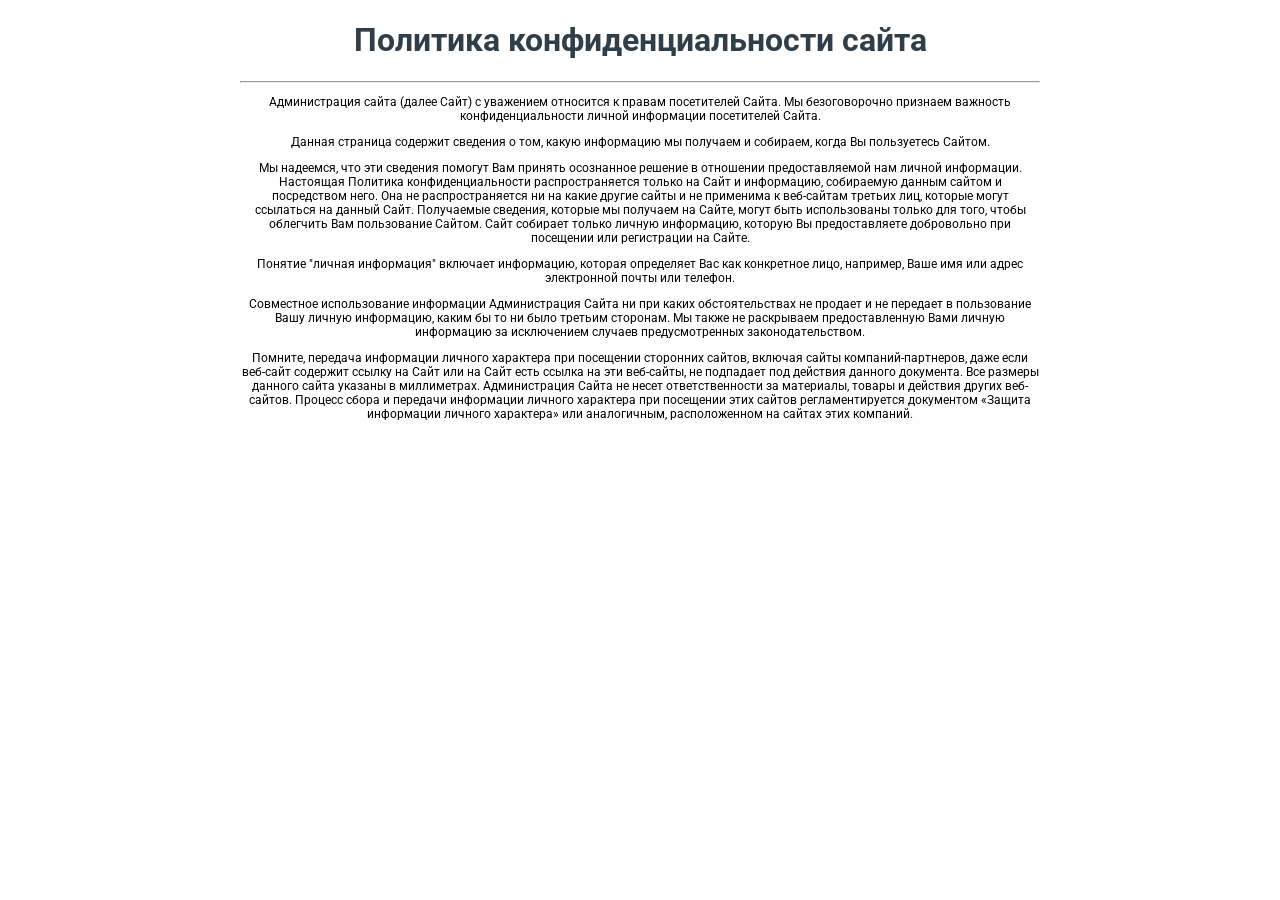
==== polit.html @ bb8fc800 "Add files via upload" ====
<!DOCTYPE html>
<html><head>
    <meta charset="utf-8">
    <meta http-equiv="X-UA-Compatible" content="IE=edge">
    <meta name="viewport" content="width=device-width, initial-scale=1">
    <link rel="preconnect" href="https://fonts.googleapis.com">
<link rel="preconnect" href="https://fonts.gstatic.com" crossorigin>
<link href="https://fonts.googleapis.com/css2?family=Roboto:ital,wght@0,100;0,300;0,400;0,500;0,700;0,900;1,100;1,300;1,400;1,500;1,700;1,900&display=swap" rel="stylesheet">
    <title>Политика конфиденциальности</title>
    <style>
        h1 {
            color: #313E47;
        }
    </style>
</head>
<body>
    <div class="container" style="font-family: Roboto; margin: 0 auto; text-align: center; width: 800px; font-size: 16px;">

        <div class="page-header">
            <h1 class="text-center" style="text-align: center;">Политика конфиденциальности сайта</h1>
        </div>
        <hr>
        <div class="row">
            <div class="col-xs-12 text-center" style="font-size: 12px; text-align: center; ">
                <p>Администрация сайта (далее Сайт) с уважением относится к правам посетителей Сайта. Мы безоговорочно признаем важность конфиденциальности личной информации посетителей Сайта.</p>
				<p>Данная страница содержит сведения о том, какую информацию мы получаем и собираем, когда Вы пользуетесь Сайтом.</p>
				<p>Мы надеемся, что эти сведения помогут Вам принять осознанное решение в отношении предоставляемой нам личной информации. Настоящая Политика конфиденциальности распространяется только на Сайт и информацию, собираемую данным сайтом и посредством него. Она не распространяется ни на какие другие сайты и не применима к веб-сайтам третьих лиц, которые могут ссылаться на данный Сайт. Получаемые сведения, которые мы получаем на Сайте, могут быть использованы только для того, чтобы облегчить Вам пользование Сайтом. Сайт собирает только личную информацию, которую Вы предоставляете добровольно при посещении или регистрации на Сайте.</p>
				<p>Понятие "личная информация" включает информацию, которая определяет Вас как конкретное лицо, например, Ваше имя или адрес электронной почты или телефон.</p>
				<p>Совместное использование информации Администрация Сайта ни при каких обстоятельствах не продает и не передает в пользование Вашу личную информацию, каким бы то ни было третьим сторонам. Мы также не раскрываем предоставленную Вами личную информацию за исключением случаев предусмотренных законодательством.</p>
				<p>Помните, передача информации личного характера при посещении сторонних сайтов, включая сайты компаний-партнеров, даже если веб-сайт содержит ссылку на Сайт или на Сайт есть ссылка на эти веб-сайты, не подпадает под действия данного документа. Все размеры данного сайта указаны в миллиметрах. Администрация Сайта не несет ответственности за материалы, товары и действия других веб-сайтов. Процесс сбора и передачи информации личного характера при посещении этих сайтов регламентируется документом «Защита информации личного характера» или аналогичным, расположенном на сайтах этих компаний.</p>
            </div>
        </div>
    </div>
 

</body></html>
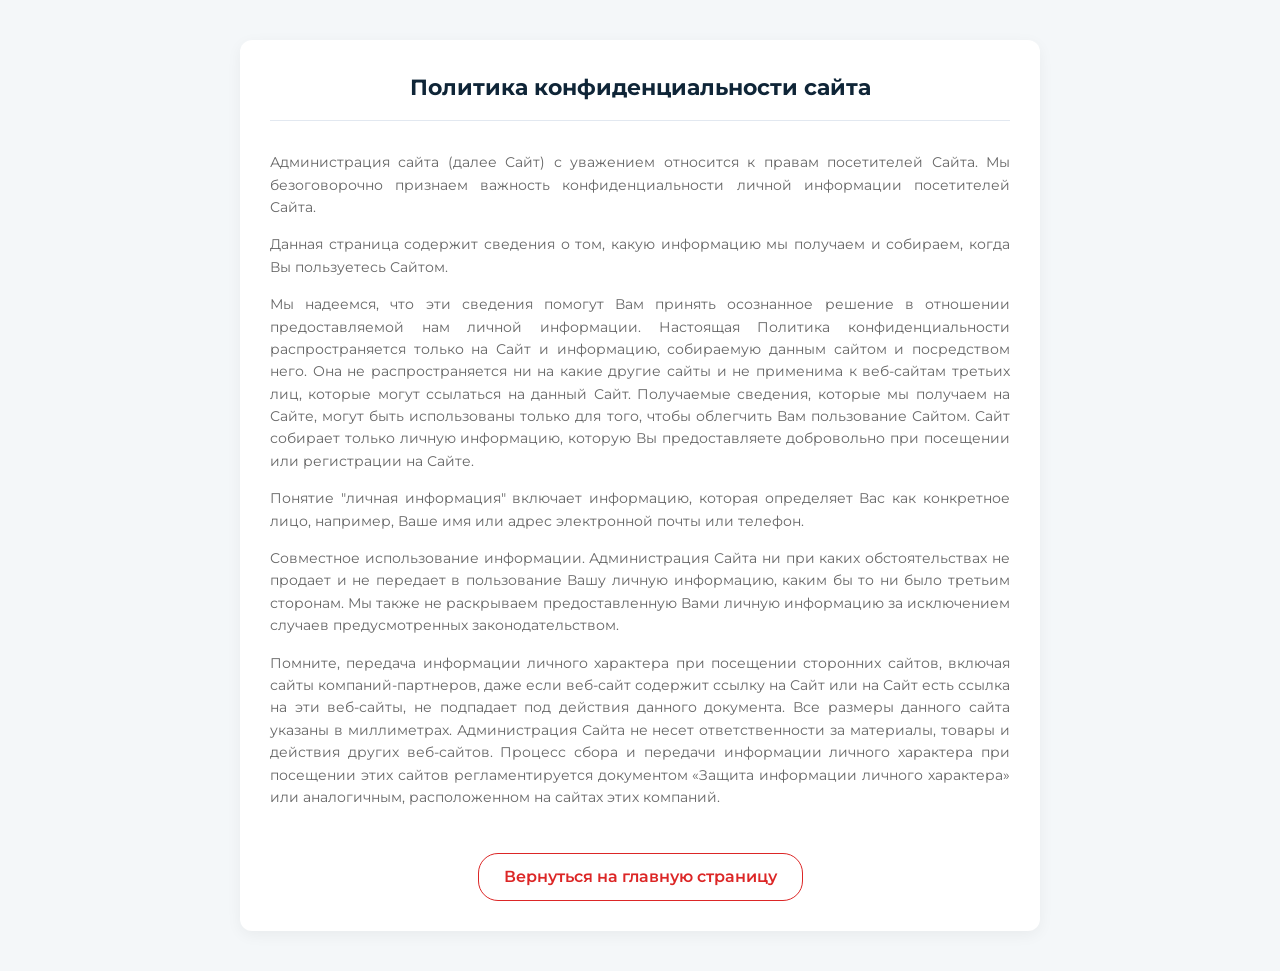
==== commit c93990e2: "Add files via upload" ====
--- a/polit.html
+++ b/polit.html
@@ -1,36 +1,83 @@
-<!DOCTYPE html>
-<html><head>
-    <meta charset="utf-8">
-    <meta http-equiv="X-UA-Compatible" content="IE=edge">
-    <meta name="viewport" content="width=device-width, initial-scale=1">
-    <link rel="preconnect" href="https://fonts.googleapis.com">
-<link rel="preconnect" href="https://fonts.gstatic.com" crossorigin>
-<link href="https://fonts.googleapis.com/css2?family=Roboto:ital,wght@0,100;0,300;0,400;0,500;0,700;0,900;1,100;1,300;1,400;1,500;1,700;1,900&display=swap" rel="stylesheet">
-    <title>Политика конфиденциальности</title>
-    <style>
-        h1 {
-            color: #313E47;
-        }
-    </style>
-</head>
-<body>
-    <div class="container" style="font-family: Roboto; margin: 0 auto; text-align: center; width: 800px; font-size: 16px;">
-
-        <div class="page-header">
-            <h1 class="text-center" style="text-align: center;">Политика конфиденциальности сайта</h1>
-        </div>
-        <hr>
-        <div class="row">
-            <div class="col-xs-12 text-center" style="font-size: 12px; text-align: center; ">
-                <p>Администрация сайта (далее Сайт) с уважением относится к правам посетителей Сайта. Мы безоговорочно признаем важность конфиденциальности личной информации посетителей Сайта.</p>
-				<p>Данная страница содержит сведения о том, какую информацию мы получаем и собираем, когда Вы пользуетесь Сайтом.</p>
-				<p>Мы надеемся, что эти сведения помогут Вам принять осознанное решение в отношении предоставляемой нам личной информации. Настоящая Политика конфиденциальности распространяется только на Сайт и информацию, собираемую данным сайтом и посредством него. Она не распространяется ни на какие другие сайты и не применима к веб-сайтам третьих лиц, которые могут ссылаться на данный Сайт. Получаемые сведения, которые мы получаем на Сайте, могут быть использованы только для того, чтобы облегчить Вам пользование Сайтом. Сайт собирает только личную информацию, которую Вы предоставляете добровольно при посещении или регистрации на Сайте.</p>
-				<p>Понятие "личная информация" включает информацию, которая определяет Вас как конкретное лицо, например, Ваше имя или адрес электронной почты или телефон.</p>
-				<p>Совместное использование информации Администрация Сайта ни при каких обстоятельствах не продает и не передает в пользование Вашу личную информацию, каким бы то ни было третьим сторонам. Мы также не раскрываем предоставленную Вами личную информацию за исключением случаев предусмотренных законодательством.</p>
-				<p>Помните, передача информации личного характера при посещении сторонних сайтов, включая сайты компаний-партнеров, даже если веб-сайт содержит ссылку на Сайт или на Сайт есть ссылка на эти веб-сайты, не подпадает под действия данного документа. Все размеры данного сайта указаны в миллиметрах. Администрация Сайта не несет ответственности за материалы, товары и действия других веб-сайтов. Процесс сбора и передачи информации личного характера при посещении этих сайтов регламентируется документом «Защита информации личного характера» или аналогичным, расположенном на сайтах этих компаний.</p>
-            </div>
-        </div>
-    </div>
- 
-
-</body></html>+<!DOCTYPE html>
+<html lang="ru">
+<head>
+    <meta charset="UTF-8">
+    <meta name="viewport" content="width=device-width, initial-scale=1.0">
+    <title>Политика конфиденциальности</title>
+    <link rel="preconnect" href="https://fonts.googleapis.com">
+    <link rel="preconnect" href="https://fonts.gstatic.com" crossorigin>
+    <link rel="stylesheet" href="styles.css">
+    <link href="https://fonts.googleapis.com/css2?family=Montserrat:wght@300;400;500;600&display=swap" rel="stylesheet">
+    <style>
+        body {
+            font-family: 'Montserrat', sans-serif;
+            background-color: #f4f7f9;
+            color: #2d3748;
+            line-height: 1.6;
+            margin: 0;
+            padding: 40px 20px;
+        }
+        .container {
+            max-width: 800px;
+            margin: 0 auto;
+            background: #ffffff;
+            padding: 30px;
+            border-radius: 12px;
+            box-shadow: 0 4px 15px rgba(0,0,0,0.05);
+        }
+        .page-header {
+            margin-bottom: 30px;
+            border-bottom: 1px solid #e2e8f0;
+            padding-bottom: 15px;
+        }
+        h1.text-center {
+            text-align: center;
+            font-size: 22px;
+            color: #0f2537;
+            margin: 0;
+        }
+        .content p {
+            font-size: 14px;
+            margin-bottom: 15px;
+            text-align: justify;
+            color: var(--text-muted);
+        }
+        a.back_link {
+            display: inline-block;
+            margin-top: 30px;
+            color: var(--accent-gold);
+            text-decoration: none;
+            font-weight: 600;
+            border: 1px solid var(--accent-gold);
+            padding: 10px 25px;
+            border-radius: 20px;
+            transition: all 0.3s;
+        }
+        a.back_link:hover {
+            background-color: var(--accent-gold-hover);
+            color: #ffffff;
+        }
+    </style>
+</head>
+<body>
+    <div class="container">
+        <div class="page-header">
+            <h1 class="text-center">Политика конфиденциальности сайта</h1>
+        </div>
+        <div class="row">
+            <div class="col-xs-12 content">
+                <p>Администрация сайта (далее Сайт) с уважением относится к правам посетителей Сайта. Мы безоговорочно признаем важность конфиденциальности личной информации посетителей Сайта.</p>
+                <p>Данная страница содержит сведения о том, какую информацию мы получаем и собираем, когда Вы пользуетесь Сайтом.</p>
+                <p>Мы надеемся, что эти сведения помогут Вам принять осознанное решение в отношении предоставляемой нам личной информации. Настоящая Политика конфиденциальности распространяется только на Сайт и информацию, собираемую данным сайтом и посредством него. Она не распространяется ни на какие другие сайты и не применима к веб-сайтам третьих лиц, которые могут ссылаться на данный Сайт. Получаемые сведения, которые мы получаем на Сайте, могут быть использованы только для того, чтобы облегчить Вам пользование Сайтом. Сайт собирает только личную информацию, которую Вы предоставляете добровольно при посещении или регистрации на Сайте.</p>
+                <p>Понятие "личная информация" включает информацию, которая определяет Вас как конкретное лицо, например, Ваше имя или адрес электронной почты или телефон.</p>
+                <p>Совместное использование информации. Администрация Сайта ни при каких обстоятельствах не продает и не передает в пользование Вашу личную информацию, каким бы то ни было третьим сторонам. Мы также не раскрываем предоставленную Вами личную информацию за исключением случаев предусмотренных законодательством.</p>
+                <p>Помните, передача информации личного характера при посещении сторонних сайтов, включая сайты компаний-партнеров, даже если веб-сайт содержит ссылку на Сайт или на Сайт есть ссылка на эти веб-сайты, не подпадает под действия данного документа. Все размеры данного сайта указаны в миллиметрах. Администрация Сайта не несет ответственности за материалы, товары и действия других веб-сайтов. Процесс сбора и передачи информации личного характера при посещении этих сайтов регламентируется документом «Защита информации личного характера» или аналогичным, расположенном на сайтах этих компаний.</p>
+                
+                <div style="text-align: center;">
+                    <a href="index.html" class="back_link">Вернуться на главную страницу</a>
+                </div>
+            </div>
+        </div>
+    </div>
+</body>
+</html>
--- a/styles.css
+++ b/styles.css
@@ -0,0 +1,667 @@
+:root {
+    --primary-dark: #1f2937; /* Угольный темно-серый (вместо темно-зеленого) */
+    --primary-color: #374151; /* Вспомогательный серый тон */
+    --primary-light: #f3f4f6; /* Светло-серый фон для счетчиков */
+    --accent-gold: #dc2626; /* Акцентный ярко-красный (вместо золотого) */
+    --accent-gold-hover: #b91c1c; /* Глубокий темно-красный при наведении */
+    --bg-light: #F8F7F3; /* ОСНОВНОЙ ФОН: Бежево-белый чистый цвет */
+    --bg-white: #FFFFFF; /* Белый цвет контейнеров */
+    --text-main: #2C2C2C;
+    --text-muted: #666666;
+    --text-light: #FAFAFA;
+    --danger: #dc2626;
+}
+
+* {
+    margin: 0;
+    padding: 0;
+    box-sizing: border-box;
+}
+
+body {
+    font-family: 'Montserrat', sans-serif;
+    background-color: #EAE8E3;
+    color: var(--text-main);
+    line-height: 1.6;
+    -webkit-font-smoothing: antialiased;
+}
+
+/* Mobile-first main wrapper simulating 9:16 aspect ratio constraints on desktop */
+.main_wrapper {
+    max-width: 480px;
+    margin: 0 auto;
+    background-color: var(--bg-light);
+    box-shadow: 0 0 30px rgba(0,0,0,0.15);
+    min-height: 100vh;
+    overflow-x: hidden;
+    position: relative;
+}
+
+/* Typography */
+h1, h2, h3, .main_title, .section_title, .block_title {
+    font-family: 'Montserrat', sans-serif; /* Изменено на Montserrat для более технического стиля */
+    font-weight: 700;
+}
+
+/* Top Line */
+.top_line {
+    background-color: var(--primary-dark);
+    color: var(--text-light);
+    padding: 10px 15px;
+    font-size: 12px;
+}
+
+.top_line_content {
+    display: flex;
+    justify-content: space-between;
+    align-items: center;
+}
+
+.top_item {
+    display: flex;
+    align-items: center;
+    gap: 8px;
+}
+
+.top_item p {
+    margin: 0;
+}
+
+.top_item b {
+    color: var(--accent-gold);
+}
+
+/* Sections */
+section {
+    padding: 40px 20px;
+    position: relative;
+}
+
+.offer_section {
+    text-align: center;
+}
+
+/* Hero Section */
+.hero_bg {
+    background: linear-gradient(135deg, var(--bg-light) 0%, #E8E5DF 100%);
+    padding-top: 30px;
+    padding-bottom: 50px;
+}
+
+.badge {
+    display: inline-block;
+    background-color: rgba(220, 38, 38, 0.1);
+    color: var(--accent-gold);
+    padding: 6px 16px;
+    border-radius: 20px;
+    font-size: 12px;
+    font-weight: 600;
+    text-transform: uppercase;
+    letter-spacing: 1.5px;
+    margin-bottom: 15px;
+}
+
+.main_title {
+    font-size: 32px;
+    line-height: 1.2;
+    color: var(--primary-dark);
+    margin-bottom: 10px;
+}
+
+.subtitle {
+    font-size: 15px;
+    color: var(--text-muted);
+    margin-bottom: 30px;
+}
+
+/* Hero Image */
+.hero_image_wrapper {
+    position: relative;
+    margin-bottom: 30px;
+}
+
+.hero_img {
+    width: 100%;
+    max-width: 300px;
+    height: auto;
+    border-radius: 12px;
+    box-shadow: 0 15px 35px rgba(31, 41, 55, 0.15);
+    object-fit: cover;
+    aspect-ratio: 9/10;
+}
+
+.sale_badge {
+    position: absolute;
+    top: -10px;
+    right: 15%;
+    background-color: var(--danger);
+    color: white;
+    width: 65px;
+    height: 65px;
+    border-radius: 50%;
+    display: flex;
+    align-items: center;
+    justify-content: center;
+    font-weight: 700;
+    font-size: 18px;
+    box-shadow: 0 4px 15px rgba(220, 38, 38, 0.4);
+    transform: rotate(10deg);
+}
+
+/* Timer */
+.timer_wrap {
+    background-color: var(--bg-white);
+    padding: 15px;
+    border-radius: 12px;
+    box-shadow: 0 8px 25px rgba(0,0,0,0.05);
+    margin-bottom: 25px;
+}
+
+.timer_title {
+    font-size: 14px;
+    font-weight: 600;
+    margin-bottom: 10px;
+    color: var(--primary-color);
+}
+
+.timer_container {
+    display: flex;
+    justify-content: center;
+    align-items: center;
+    gap: 10px;
+}
+
+.timer_block {
+    display: flex;
+    flex-direction: column;
+    align-items: center;
+}
+
+.count {
+    background-color: var(--primary-light);
+    color: var(--primary-dark);
+    width: 50px;
+    height: 50px;
+    display: flex;
+    align-items: center;
+    justify-content: center;
+    font-size: 24px;
+    font-weight: 700;
+    border-radius: 8px;
+    font-family: 'Montserrat', sans-serif;
+}
+
+.text {
+    font-size: 11px;
+    margin-top: 5px;
+    color: var(--text-muted);
+    text-transform: uppercase;
+}
+
+.separator {
+    font-size: 24px;
+    font-weight: 700;
+    color: var(--primary-dark);
+    margin-top: -20px;
+}
+
+/* Stock */
+.prod_count {
+    font-size: 15px;
+    color: var(--danger);
+    margin-bottom: 25px;
+}
+
+/* Pricing Cards */
+.prices_container {
+    display: flex;
+    flex-direction: column;
+    gap: 15px;
+    margin-bottom: 30px;
+}
+
+.price_card {
+    background: var(--bg-white);
+    border: 1px solid rgba(0,0,0,0.05);
+    border-radius: 12px;
+    padding: 15px;
+    position: relative;
+    transition: transform 0.3s ease, border-color 0.3s ease;
+}
+
+.price_card.highlight {
+    border: 2px solid var(--accent-gold);
+    background: linear-gradient(180deg, #FFFFFF 0%, #FCFAF5 100%);
+    transform: scale(1.02);
+}
+
+.price_card.shadow_green {
+    box-shadow: 0 10px 30px rgba(220, 38, 38, 0.1);
+}
+
+.hit_badge {
+    position: absolute;
+    top: -12px;
+    left: 50%;
+    transform: translateX(-50%);
+    background: var(--accent-gold);
+    color: white;
+    padding: 5px 15px;
+    border-radius: 20px;
+    font-size: 12px;
+    font-weight: 800;
+    text-transform: uppercase;
+    letter-spacing: 1px;
+}
+
+.price_title {
+    color: var(--text-main);
+    font-size: 18px;
+    font-weight: 700;
+    margin-bottom: 12px;
+    margin-top: 5px;
+}
+
+.price_flex {
+    display: flex;
+    justify-content: center;
+    align-items: baseline;
+    gap: 15px;
+}
+
+.old_price {
+    font-size: 24px;
+    color: var(--text-muted);
+    text-decoration: line-through;
+}
+
+.old_price span {
+    font-size: 20px;
+}
+
+.new_price {
+    font-size: 44px;
+    font-weight: 800;
+    color: var(--danger);
+}
+
+.new_price span {
+    font-size: 28px;
+}
+
+.price_card.highlight .new_price {
+    font-size: 40px;
+    font-weight: 900;
+}
+
+/* Buttons */
+.button-primary {
+    display: block;
+    width: 100%;
+    background: linear-gradient(135deg, var(--accent-gold) 0%, #b91c1c 100%);
+    color: white;
+    text-decoration: none;
+    text-align: center;
+    padding: 18px 20px;
+    border-radius: 30px;
+    font-size: 18px;
+    font-weight: 700;
+    text-transform: uppercase;
+    letter-spacing: 1px;
+    box-shadow: 0 10px 20px rgba(220, 38, 38, 0.3);
+    border: none;
+    cursor: pointer;
+    transition: all 0.3s ease;
+}
+
+.button-primary:hover, .button-primary:active {
+    transform: translateY(-2px);
+    box-shadow: 0 15px 25px rgba(220, 38, 38, 0.4);
+    background: linear-gradient(135deg, var(--accent-gold-hover) 0%, var(--accent-gold) 100%);
+}
+
+.center_btn {
+    margin-top: 35px;
+}
+
+/* Visual Cards Section */
+.visual_section {
+    padding: 0;
+    display: flex;
+    flex-direction: column;
+}
+
+.visual_card {
+    position: relative;
+    width: 100%;
+    aspect-ratio: 9/16;
+    overflow: hidden;
+}
+
+.bg_img {
+    width: 100%;
+    height: 100%;
+    object-fit: cover;
+    display: block;
+}
+
+.card_overlay {
+    position: absolute;
+    top: 0;
+    left: 0;
+    width: 100%;
+    height: 100%;
+    padding: 30px 20px;
+    display: flex;
+    flex-direction: column;
+    justify-content: center;
+    background: linear-gradient(to right, rgba(0,0,0,0.5) 0%, rgba(0,0,0,0) 80%);
+    color: var(--text-light);
+}
+
+.card_overlay.right_align {
+    background: linear-gradient(to left, rgba(0,0,0,0.7) 0%, rgba(0,0,0,0) 100%);
+    align-items: flex-end;
+    text-align: right;
+}
+
+.card_overlay.dark_overlay {
+    background: rgba(0,0,0,0.4);
+}
+
+.card_overlay.left_align {
+    background: linear-gradient(to right, rgba(0,0,0,0.8) 0%, rgba(0,0,0,0) 90%);
+    align-items: flex-start;
+    text-align: left;
+}
+
+.card_overlay.bottom_align {
+    justify-content: flex-end;
+    padding-bottom: 50px;
+    background: linear-gradient(to top, rgba(0,0,0,0.85) 0%, rgba(0,0,0,0) 70%);
+}
+
+.card_title {
+    font-size: 26px;
+    line-height: 1.2;
+    margin-bottom: 15px;
+    text-shadow: 0 2px 5px rgba(0,0,0,0.5);
+    max-width: 85%;
+}
+
+.text_gold {
+    color: var(--accent-gold);
+}
+
+.card_text {
+    font-size: 16px;
+    line-height: 1.5;
+    margin-bottom: 10px;
+    max-width: 80%;
+    text-shadow: 0 1px 3px rgba(0,0,0,0.5);
+}
+
+.card_text.small_text {
+    font-size: 14px;
+    opacity: 0.9;
+}
+
+.card_text.bold_text {
+    font-weight: 600;
+}
+
+.card_divider {
+    width: 50px;
+    height: 2px;
+    background-color: var(--accent-gold);
+    margin: 15px 0;
+}
+
+.card_overlay.right_align .card_divider {
+    margin-left: auto;
+}
+
+.card_badge {
+    margin-bottom: 10px;
+    background-color: var(--accent-gold);
+    color: white;
+    text-shadow: none;
+    box-shadow: 0 4px 10px rgba(0,0,0,0.3);
+}
+
+.card_list {
+    list-style: none;
+    padding: 0;
+    margin: 10px 0;
+    max-width: 85%;
+}
+
+.card_list li {
+    font-size: 15px;
+    margin-bottom: 8px;
+    position: relative;
+    padding-left: 20px;
+    text-shadow: 0 1px 3px rgba(0,0,0,0.5);
+}
+
+.card_overlay.right_align .card_list li {
+    padding-left: 0;
+    padding-right: 20px;
+}
+
+.card_list li::before {
+    content: "•";
+    color: var(--accent-gold);
+    position: absolute;
+    left: 0;
+    font-size: 20px;
+    line-height: 1;
+}
+
+.card_overlay.right_align .card_list li::before {
+    left: auto;
+    right: 0;
+}
+
+.card_list.numbered {
+    counter-reset: card-counter;
+}
+
+.card_list.numbered li {
+    padding-left: 25px;
+}
+
+.card_list.numbered li::before {
+    counter-increment: card-counter;
+    content: counter(card-counter) ".";
+    color: var(--accent-gold);
+    font-weight: 700;
+    font-size: 15px;
+}
+
+/* Text Breaks Between Visual Cards */
+.text_break {
+    background-color: var(--bg-white);
+    padding: 35px 25px;
+    text-align: left;
+    box-shadow: 0 4px 15px rgba(0,0,0,0.03);
+    position: relative;
+    z-index: 2;
+}
+
+.text_break p {
+    font-size: 15px;
+    line-height: 1.7;
+    color: var(--text-main);
+    margin-bottom: 0;
+}
+
+.text_break p b {
+    color: var(--primary-dark);
+    font-weight: 700;
+}
+
+.text_break_title {
+    font-size: 20px;
+    color: var(--primary-dark);
+    margin-bottom: 15px;
+    font-weight: 700;
+}
+
+.text_break_list {
+    list-style: none;
+    padding: 0;
+    margin: 0;
+}
+
+.text_break_list li {
+    font-size: 15px;
+    line-height: 1.5;
+    margin-bottom: 12px;
+    display: flex;
+    align-items: flex-start;
+    gap: 12px;
+    color: var(--text-main);
+}
+
+.text_break_list li::before {
+    content: "✓"; /* Изменено с веточки на чистую аккуратную галочку */
+    font-size: 14px;
+    margin-top: 2px;
+    color: var(--accent-gold);
+    font-weight: bold;
+}
+
+/* Form Section */
+.dark_bg {
+    background-color: var(--primary-dark);
+    color: var(--bg-white);
+}
+
+.dark_bg .main_title {
+    color: var(--bg-white);
+}
+
+.dark_bg .timer_title {
+    color: var(--bg-white);
+}
+
+.dark_bg .timer_wrap {
+    background: rgba(255, 255, 255, 0.05);
+    border: 1px solid rgba(255, 255, 255, 0.1);
+    backdrop-filter: blur(10px);
+}
+
+.dark_bg .count {
+    background: rgba(255, 255, 255, 0.1);
+    color: var(--bg-white);
+}
+
+.dark_bg .separator {
+    color: var(--accent-gold);
+}
+
+.dark_bg .text {
+    color: rgba(255, 255, 255, 0.6);
+}
+
+.form_container {
+    background: var(--bg-white);
+    border-radius: 16px;
+    padding: 30px 20px;
+    margin-top: 40px;
+    color: var(--text-main);
+}
+
+.form_title {
+    font-size: 24px;
+    text-align: center;
+    margin-bottom: 5px;
+    color: var(--primary-dark);
+}
+
+.form_subtitle {
+    font-size: 13px;
+    text-align: center;
+    color: var(--text-muted);
+    margin-bottom: 25px;
+}
+
+.input_group {
+    margin-bottom: 20px;
+    text-align: left;
+}
+
+.input_group label {
+    display: block;
+    font-size: 13px;
+    font-weight: 600;
+    margin-bottom: 8px;
+    color: var(--primary-color);
+}
+
+.input_group input {
+    width: 100%;
+    padding: 16px;
+    border: 1px solid #E0E0E0;
+    border-radius: 8px;
+    font-size: 16px;
+    font-family: 'Montserrat', sans-serif;
+    transition: all 0.3s ease;
+    background-color: #FAFAFA;
+}
+
+.input_group input:focus {
+    outline: none;
+    border-color: var(--accent-gold);
+    background-color: var(--bg-white);
+    box-shadow: 0 0 0 3px rgba(220, 38, 38, 0.15);
+}
+
+.submit_btn {
+    margin-top: 10px;
+}
+
+.security_text {
+    text-align: center;
+    font-size: 12px;
+    color: var(--text-muted);
+    margin-top: 15px;
+}
+
+/* FAQ / Дополнительные блоки */
+.faq_section {
+    background-color: var(--bg-white);
+}
+
+/* Footer */
+.footer_section {
+    background-color: #111827;
+    color: rgba(255,255,255,0.6);
+    padding: 40px 20px;
+    text-align: center;
+    font-size: 13px;
+}
+
+.footer_content p {
+    margin-bottom: 8px;
+}
+
+.company_name {
+    font-size: 16px;
+    color: var(--bg-white);
+    font-weight: 600;
+    margin-bottom: 15px !important;
+}
+
+.policy_link {
+    color: var(--accent-gold);
+    text-decoration: underline;
+    margin-top: 20px;
+    display: inline-block;
+}
+
+/* Animation utilities */
+html {
+    scroll-behavior: smooth;
+}
